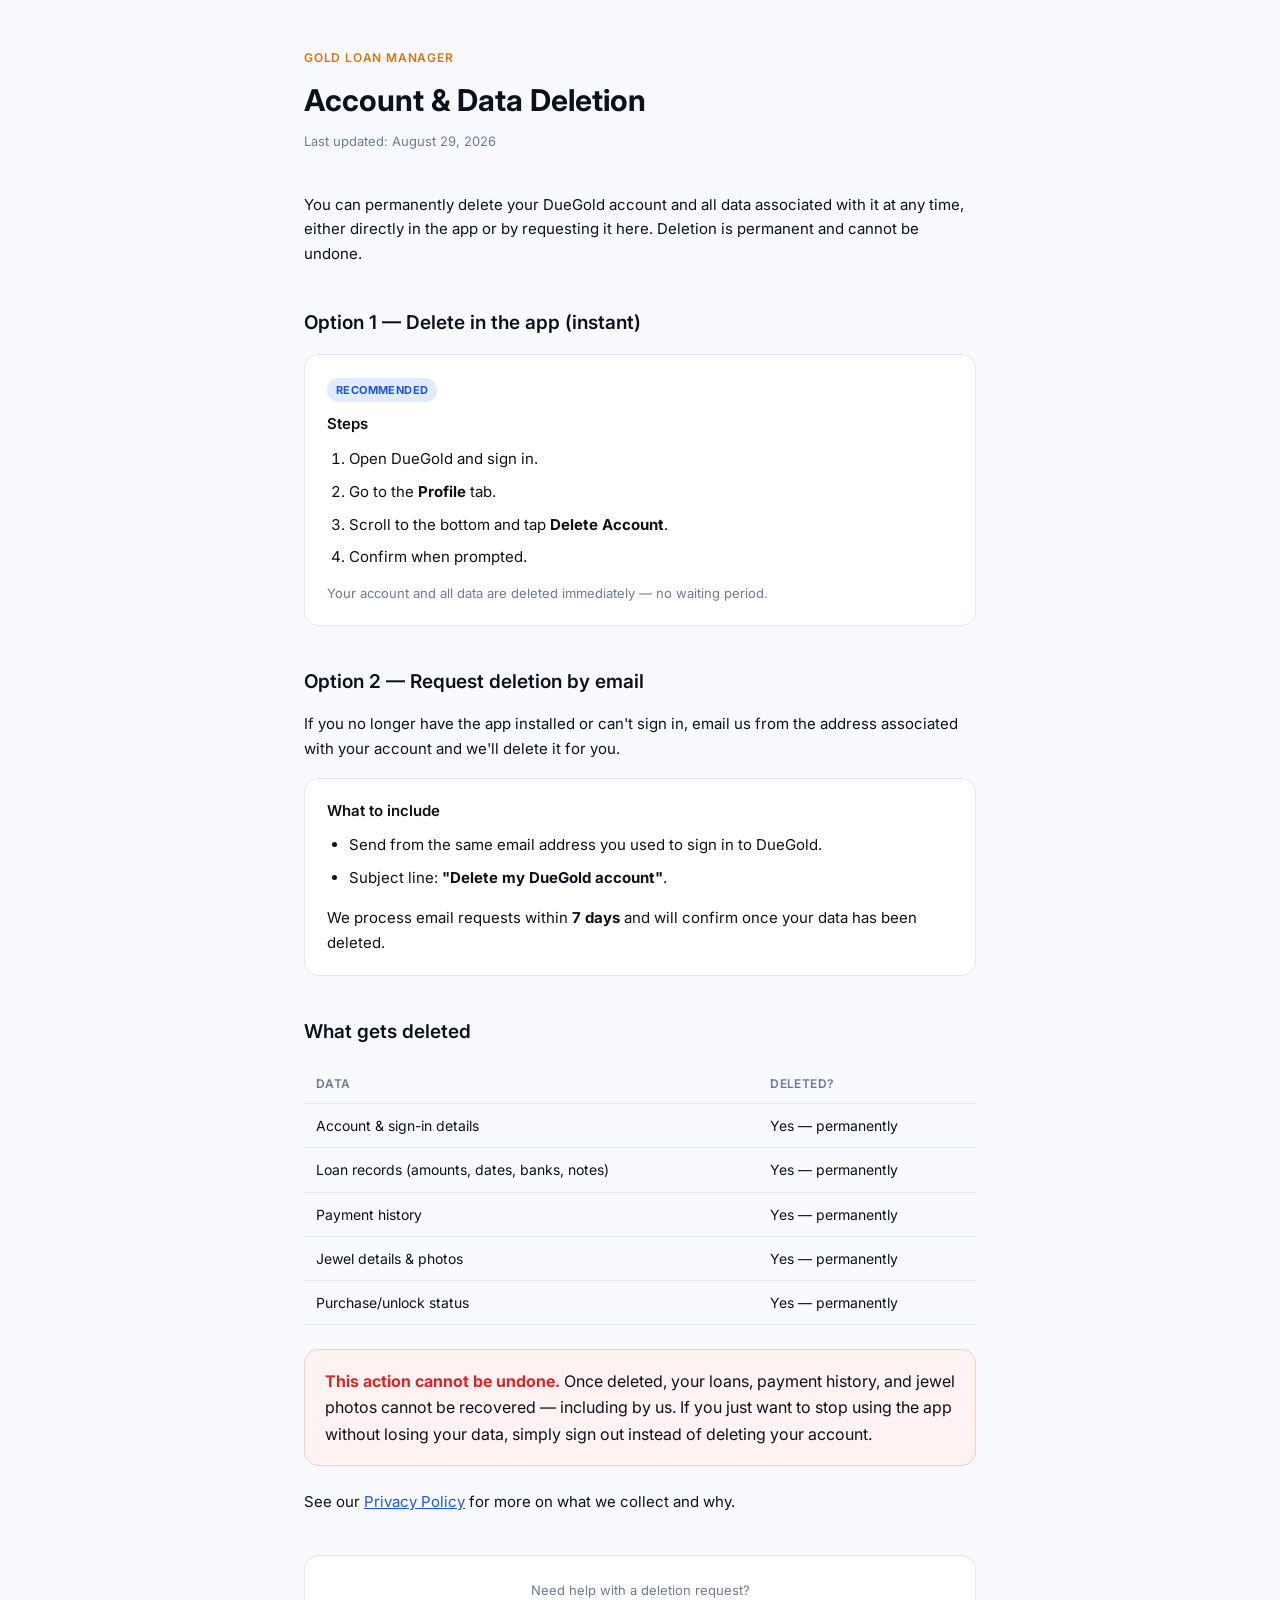
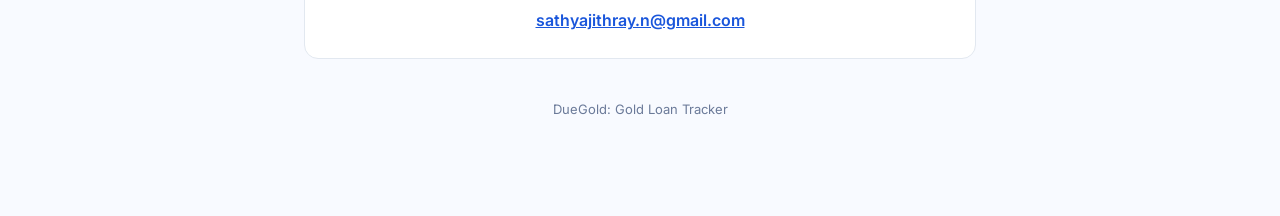
==== delete-account.html @ d5f9a389 "Add privacy policy and account deletion pages" ====
<!doctype html>
<html lang="en">
<head>
<meta charset="utf-8">
<meta name="viewport" content="width=device-width, initial-scale=1">
<title>Account & Data Deletion — DueGold: Gold Loan Tracker</title>
<link rel="preconnect" href="https://fonts.googleapis.com">
<link href="https://fonts.googleapis.com/css2?family=Inter:wght@400;500;600;700&display=swap" rel="stylesheet">
<style>
  :root {
    --bg: #f8faff;
    --fg: #0d1117;
    --muted: #6b7a99;
    --card: #ffffff;
    --border: #e2e8f0;
    --primary: #1a56db;
    --accent: #d97706;
    --danger: #dc2626;
    --danger-bg: #fef2f2;
    --danger-border: #fecaca;
  }
  @media (prefers-color-scheme: dark) {
    :root {
      --bg: #0b0f1a;
      --fg: #f1f5f9;
      --muted: #94a3b8;
      --card: #151b28;
      --border: #263143;
      --primary: #3b82f6;
      --accent: #f59e0b;
      --danger: #f87171;
      --danger-bg: #2a1414;
      --danger-border: #5b2323;
    }
  }
  * { box-sizing: border-box; }
  body {
    margin: 0;
    background: var(--bg);
    color: var(--fg);
    font-family: 'Inter', system-ui, -apple-system, sans-serif;
    line-height: 1.65;
  }
  .wrap { max-width: 720px; margin: 0 auto; padding: 48px 24px 96px; }
  .eyebrow { color: var(--accent); font-size: 12px; font-weight: 600; letter-spacing: 0.8px; text-transform: uppercase; margin-bottom: 8px; }
  h1 { font-size: 30px; font-weight: 700; margin: 0 0 6px; }
  .updated { color: var(--muted); font-size: 13px; margin-bottom: 40px; }
  h2 { font-size: 19px; font-weight: 600; margin: 40px 0 12px; }
  p, li { color: var(--fg); font-size: 15px; }
  ul, ol { padding-left: 22px; margin: 10px 0; }
  li { margin-bottom: 8px; }
  a { color: var(--primary); }
  .steps {
    background: var(--card);
    border: 1px solid var(--border);
    border-radius: 14px;
    padding: 20px 22px;
    margin: 16px 0;
  }
  .steps h3 { margin: 0 0 10px; font-size: 15px; font-weight: 600; }
  .badge {
    display: inline-block;
    font-size: 11px;
    font-weight: 700;
    letter-spacing: 0.4px;
    text-transform: uppercase;
    padding: 3px 9px;
    border-radius: 999px;
    background: rgba(26, 86, 219, 0.12);
    color: var(--primary);
    margin-bottom: 10px;
  }
  .danger-box {
    background: var(--danger-bg);
    border: 1px solid var(--danger-border);
    border-radius: 14px;
    padding: 18px 20px;
    margin: 24px 0;
  }
  .danger-box strong { color: var(--danger); }
  .contact {
    background: var(--card);
    border: 1px solid var(--border);
    border-radius: 14px;
    padding: 24px;
    margin-top: 40px;
    text-align: center;
  }
  .contact a { font-weight: 600; }
  footer { margin-top: 40px; color: var(--muted); font-size: 13px; text-align: center; }
  table { width: 100%; border-collapse: collapse; margin: 16px 0; font-size: 14px; }
  th, td { text-align: left; padding: 10px 12px; border-bottom: 1px solid var(--border); }
  th { color: var(--muted); font-weight: 600; font-size: 12px; text-transform: uppercase; letter-spacing: 0.4px; }
</style>
</head>
<body>
<div class="wrap">
  <div class="eyebrow">Gold Loan Manager</div>
  <h1>Account &amp; Data Deletion</h1>
  <div class="updated">Last updated: August 29, 2026</div>

  <p>
    You can permanently delete your DueGold account and all data associated with it at any time,
    either directly in the app or by requesting it here. Deletion is permanent and cannot be undone.
  </p>

  <h2>Option 1 — Delete in the app (instant)</h2>
  <div class="steps">
    <span class="badge">Recommended</span>
    <h3>Steps</h3>
    <ol>
      <li>Open DueGold and sign in.</li>
      <li>Go to the <strong>Profile</strong> tab.</li>
      <li>Scroll to the bottom and tap <strong>Delete Account</strong>.</li>
      <li>Confirm when prompted.</li>
    </ol>
    <p style="margin-bottom:0; color: var(--muted); font-size: 13px;">
      Your account and all data are deleted immediately — no waiting period.
    </p>
  </div>

  <h2>Option 2 — Request deletion by email</h2>
  <p>
    If you no longer have the app installed or can't sign in, email us from the address associated
    with your account and we'll delete it for you.
  </p>
  <div class="steps">
    <h3>What to include</h3>
    <ul>
      <li>Send from the same email address you used to sign in to DueGold.</li>
      <li>Subject line: <strong>"Delete my DueGold account"</strong>.</li>
    </ul>
    <p style="margin-bottom:0;">
      We process email requests within <strong>7 days</strong> and will confirm once your data has
      been deleted.
    </p>
  </div>

  <h2>What gets deleted</h2>
  <table>
    <tr><th>Data</th><th>Deleted?</th></tr>
    <tr><td>Account &amp; sign-in details</td><td>Yes — permanently</td></tr>
    <tr><td>Loan records (amounts, dates, banks, notes)</td><td>Yes — permanently</td></tr>
    <tr><td>Payment history</td><td>Yes — permanently</td></tr>
    <tr><td>Jewel details &amp; photos</td><td>Yes — permanently</td></tr>
    <tr><td>Purchase/unlock status</td><td>Yes — permanently</td></tr>
  </table>

  <div class="danger-box">
    <strong>This action cannot be undone.</strong> Once deleted, your loans, payment history, and
    jewel photos cannot be recovered — including by us. If you just want to stop using the app
    without losing your data, simply sign out instead of deleting your account.
  </div>

  <p>
    See our <a href="./privacy-policy.html">Privacy Policy</a> for more on what we collect and why.
  </p>

  <div class="contact">
    <div style="margin-bottom:6px; color: var(--muted); font-size: 13px;">Need help with a deletion request?</div>
    <a href="mailto:sathyajithray.n@gmail.com">sathyajithray.n@gmail.com</a>
  </div>

  <footer>DueGold: Gold Loan Tracker</footer>
</div>
</body>
</html>
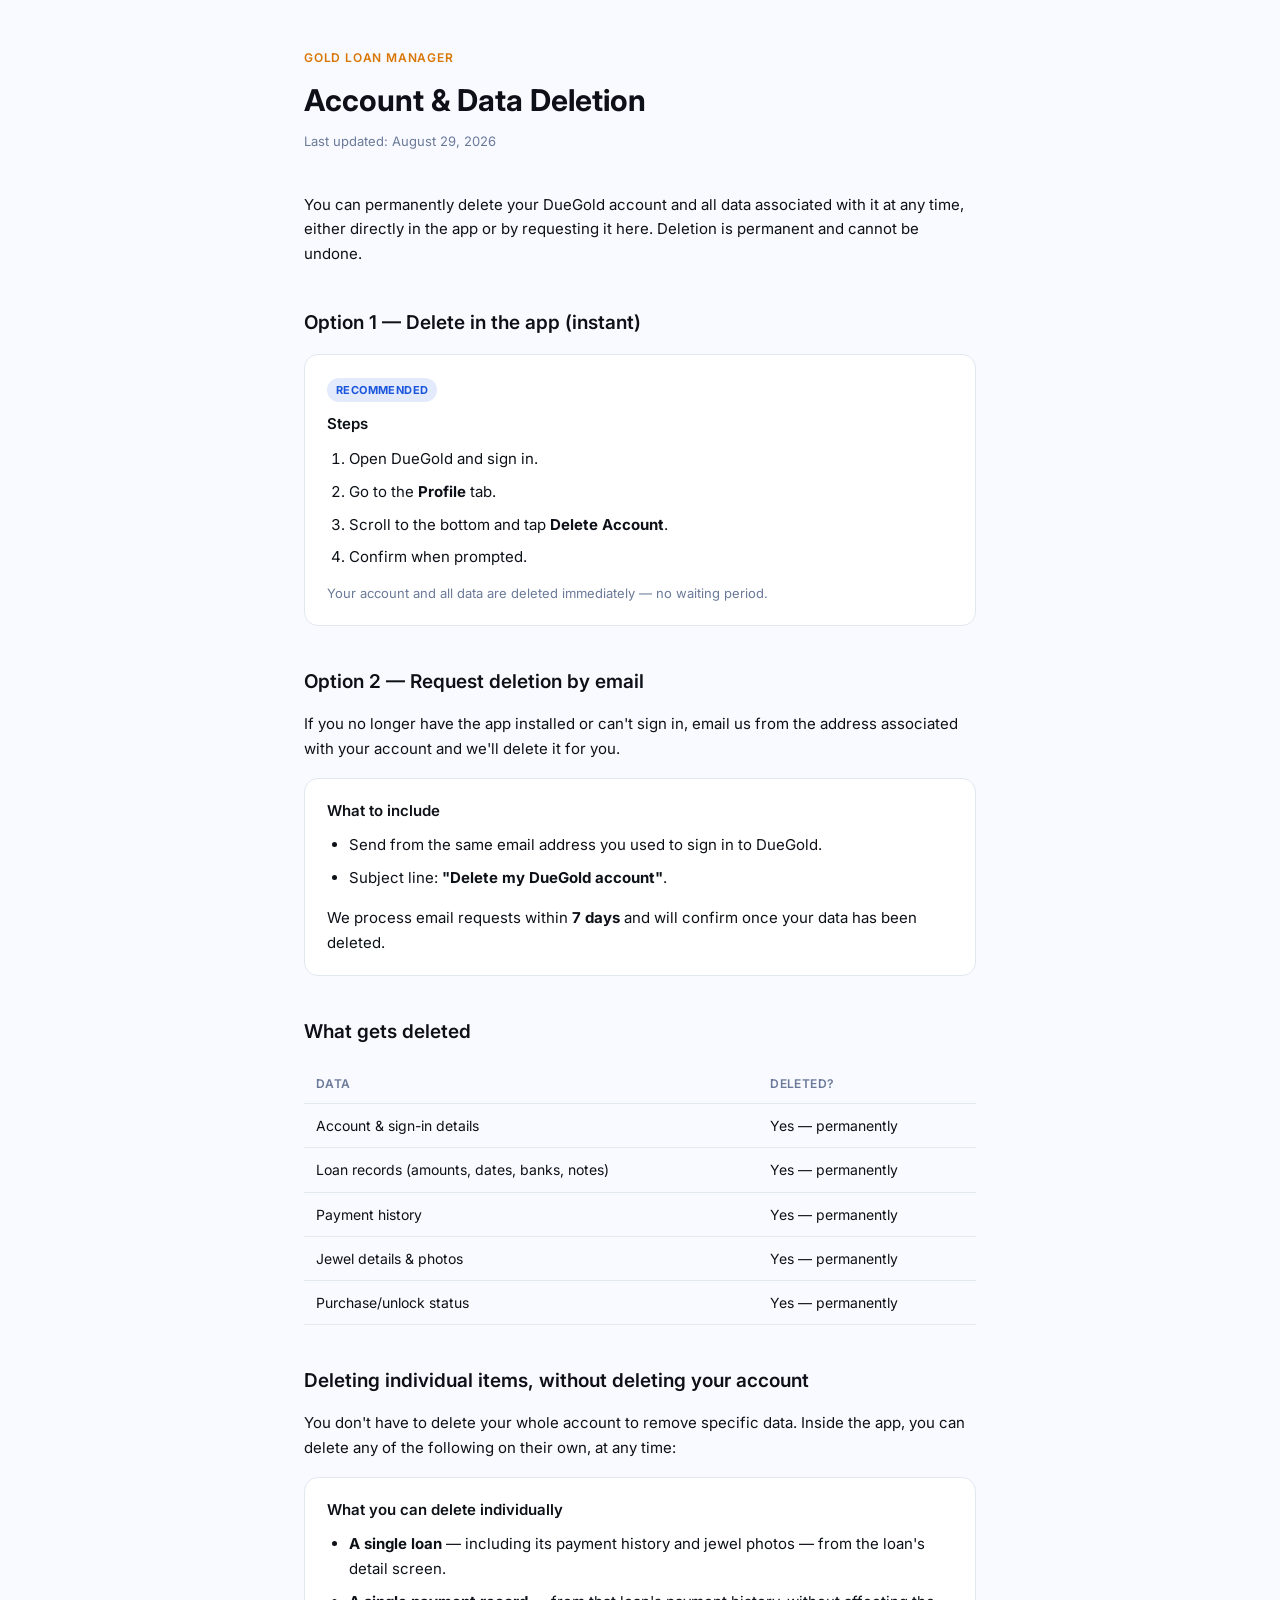
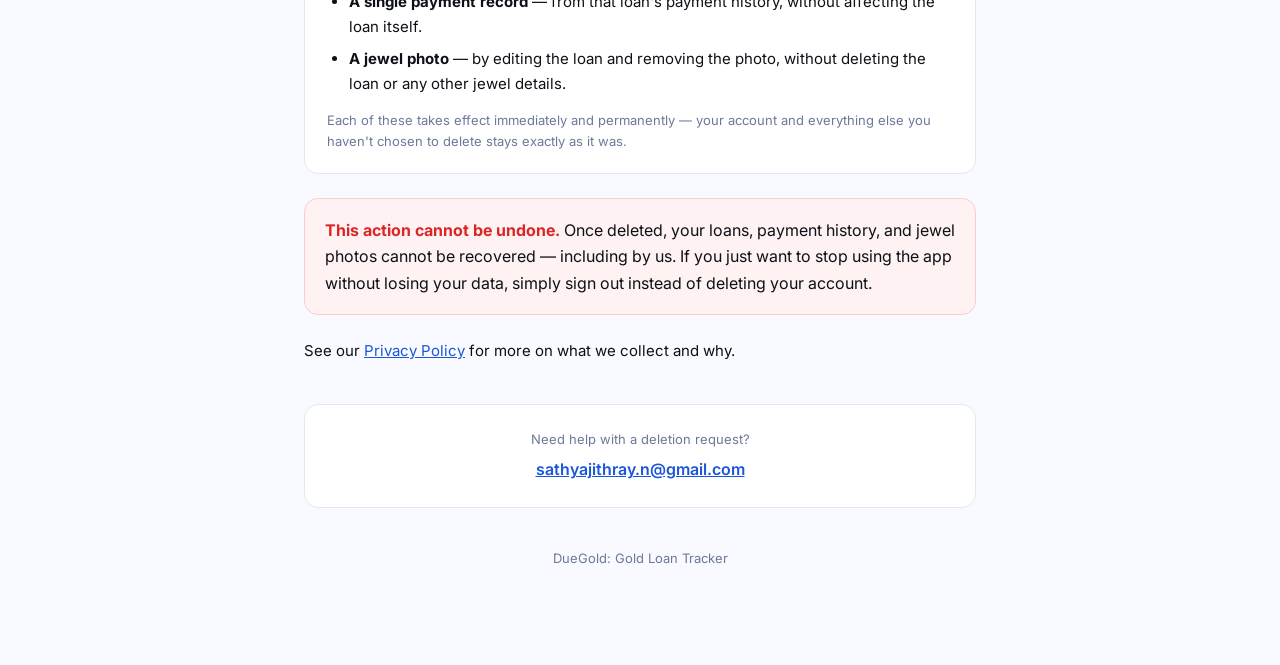
==== commit a6aea4cb: "Document individual loan/payment/photo deletion without account deletion" ====
--- a/delete-account.html
+++ b/delete-account.html
@@ -146,6 +146,27 @@
     <tr><td>Purchase/unlock status</td><td>Yes — permanently</td></tr>
   </table>
 
+  <h2 id="partial-deletion">Deleting individual items, without deleting your account</h2>
+  <p>
+    You don't have to delete your whole account to remove specific data. Inside the app, you can
+    delete any of the following on their own, at any time:
+  </p>
+  <div class="steps">
+    <h3>What you can delete individually</h3>
+    <ul>
+      <li><strong>A single loan</strong> — including its payment history and jewel photos —
+        from the loan's detail screen.</li>
+      <li><strong>A single payment record</strong> — from that loan's payment history, without
+        affecting the loan itself.</li>
+      <li><strong>A jewel photo</strong> — by editing the loan and removing the photo, without
+        deleting the loan or any other jewel details.</li>
+    </ul>
+    <p style="margin-bottom:0; color: var(--muted); font-size: 13px;">
+      Each of these takes effect immediately and permanently — your account and everything else
+      you haven't chosen to delete stays exactly as it was.
+    </p>
+  </div>
+
   <div class="danger-box">
     <strong>This action cannot be undone.</strong> Once deleted, your loans, payment history, and
     jewel photos cannot be recovered — including by us. If you just want to stop using the app
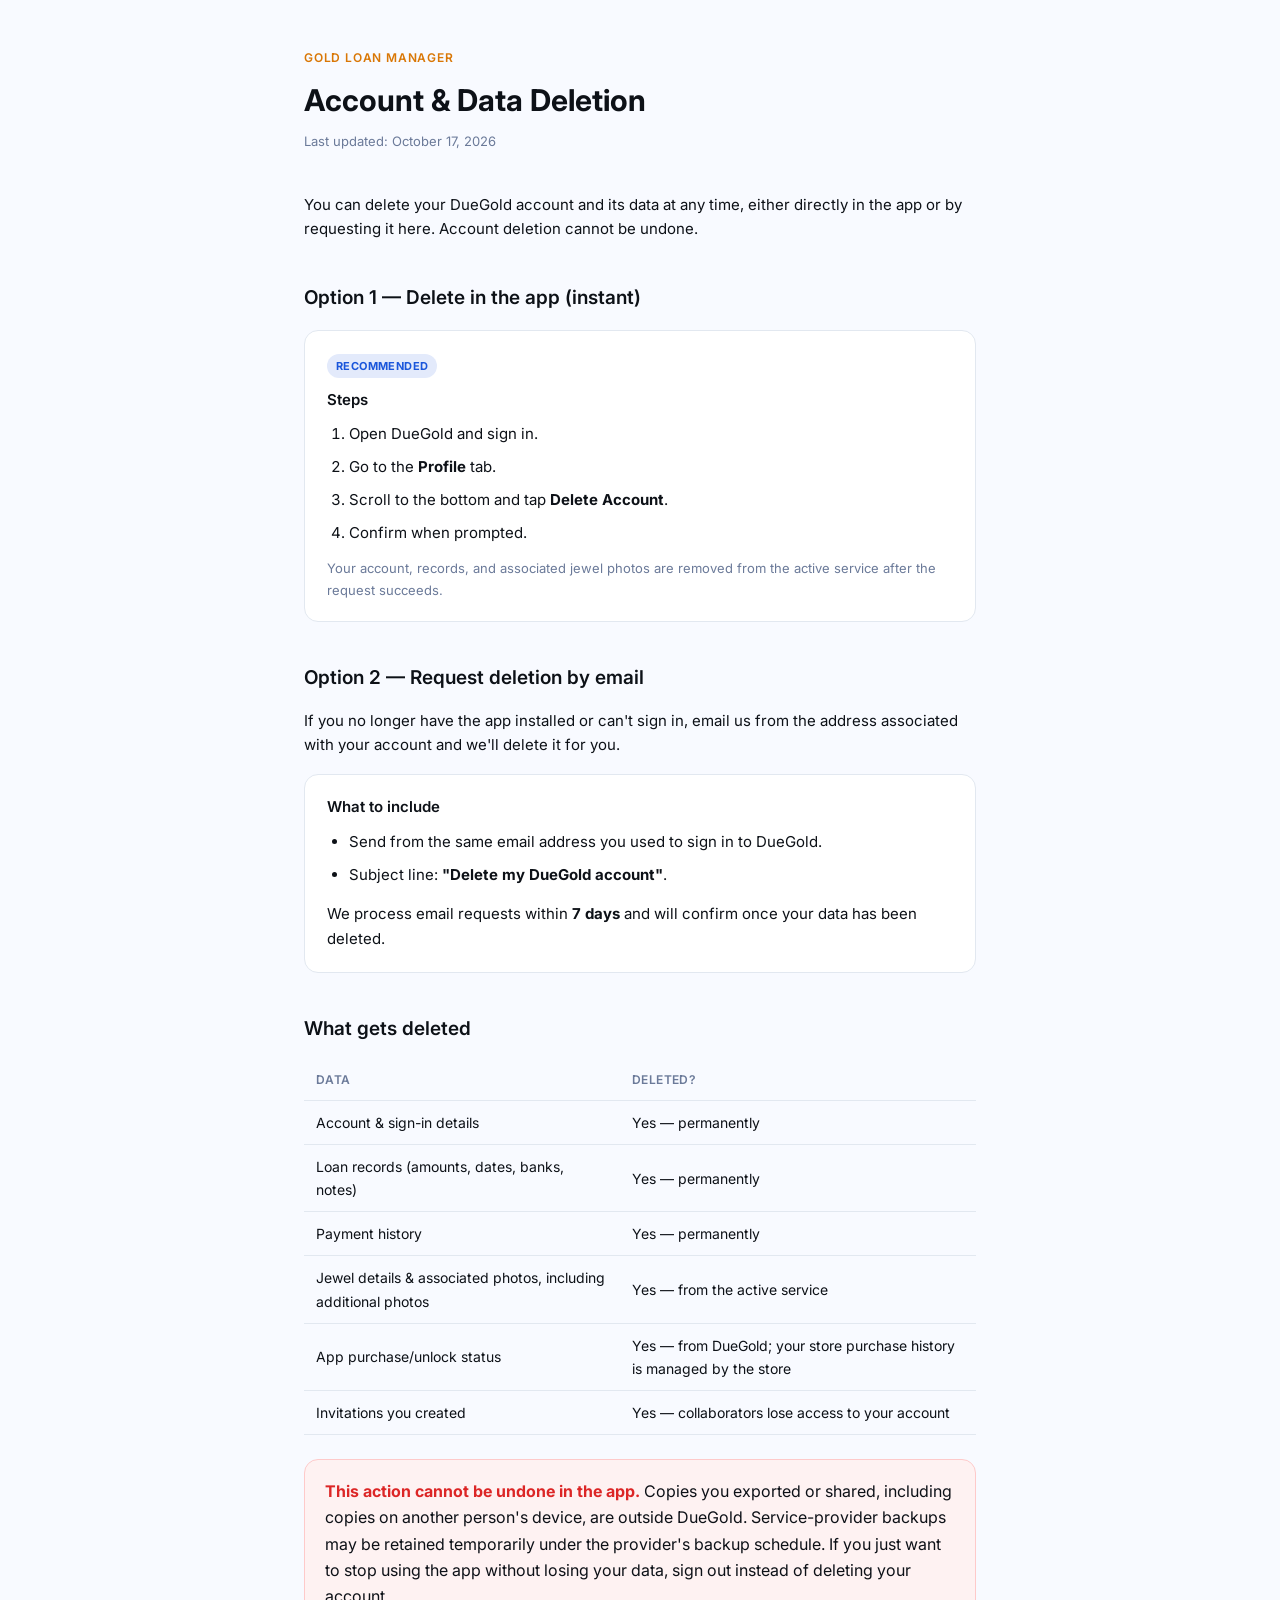
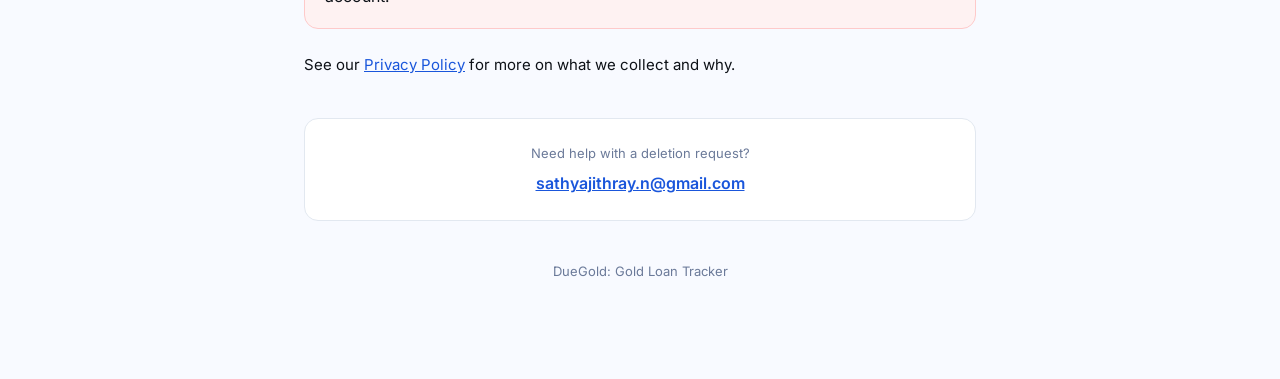
==== commit 9514c825: "Update DueGold delete-account.html for current app data handling" ====
--- a/delete-account.html
+++ b/delete-account.html
@@ -1,188 +1,170 @@
-<!doctype html>
-<html lang="en">
-<head>
-<meta charset="utf-8">
-<meta name="viewport" content="width=device-width, initial-scale=1">
-<title>Account & Data Deletion — DueGold: Gold Loan Tracker</title>
-<link rel="preconnect" href="https://fonts.googleapis.com">
-<link href="https://fonts.googleapis.com/css2?family=Inter:wght@400;500;600;700&display=swap" rel="stylesheet">
-<style>
-  :root {
-    --bg: #f8faff;
-    --fg: #0d1117;
-    --muted: #6b7a99;
-    --card: #ffffff;
-    --border: #e2e8f0;
-    --primary: #1a56db;
-    --accent: #d97706;
-    --danger: #dc2626;
-    --danger-bg: #fef2f2;
-    --danger-border: #fecaca;
-  }
-  @media (prefers-color-scheme: dark) {
-    :root {
-      --bg: #0b0f1a;
-      --fg: #f1f5f9;
-      --muted: #94a3b8;
-      --card: #151b28;
-      --border: #263143;
-      --primary: #3b82f6;
-      --accent: #f59e0b;
-      --danger: #f87171;
-      --danger-bg: #2a1414;
-      --danger-border: #5b2323;
-    }
-  }
-  * { box-sizing: border-box; }
-  body {
-    margin: 0;
-    background: var(--bg);
-    color: var(--fg);
-    font-family: 'Inter', system-ui, -apple-system, sans-serif;
-    line-height: 1.65;
-  }
-  .wrap { max-width: 720px; margin: 0 auto; padding: 48px 24px 96px; }
-  .eyebrow { color: var(--accent); font-size: 12px; font-weight: 600; letter-spacing: 0.8px; text-transform: uppercase; margin-bottom: 8px; }
-  h1 { font-size: 30px; font-weight: 700; margin: 0 0 6px; }
-  .updated { color: var(--muted); font-size: 13px; margin-bottom: 40px; }
-  h2 { font-size: 19px; font-weight: 600; margin: 40px 0 12px; }
-  p, li { color: var(--fg); font-size: 15px; }
-  ul, ol { padding-left: 22px; margin: 10px 0; }
-  li { margin-bottom: 8px; }
-  a { color: var(--primary); }
-  .steps {
-    background: var(--card);
-    border: 1px solid var(--border);
-    border-radius: 14px;
-    padding: 20px 22px;
-    margin: 16px 0;
-  }
-  .steps h3 { margin: 0 0 10px; font-size: 15px; font-weight: 600; }
-  .badge {
-    display: inline-block;
-    font-size: 11px;
-    font-weight: 700;
-    letter-spacing: 0.4px;
-    text-transform: uppercase;
-    padding: 3px 9px;
-    border-radius: 999px;
-    background: rgba(26, 86, 219, 0.12);
-    color: var(--primary);
-    margin-bottom: 10px;
-  }
-  .danger-box {
-    background: var(--danger-bg);
-    border: 1px solid var(--danger-border);
-    border-radius: 14px;
-    padding: 18px 20px;
-    margin: 24px 0;
-  }
-  .danger-box strong { color: var(--danger); }
-  .contact {
-    background: var(--card);
-    border: 1px solid var(--border);
-    border-radius: 14px;
-    padding: 24px;
-    margin-top: 40px;
-    text-align: center;
-  }
-  .contact a { font-weight: 600; }
-  footer { margin-top: 40px; color: var(--muted); font-size: 13px; text-align: center; }
-  table { width: 100%; border-collapse: collapse; margin: 16px 0; font-size: 14px; }
-  th, td { text-align: left; padding: 10px 12px; border-bottom: 1px solid var(--border); }
-  th { color: var(--muted); font-weight: 600; font-size: 12px; text-transform: uppercase; letter-spacing: 0.4px; }
-</style>
-</head>
-<body>
-<div class="wrap">
-  <div class="eyebrow">Gold Loan Manager</div>
-  <h1>Account &amp; Data Deletion</h1>
-  <div class="updated">Last updated: August 29, 2026</div>
-
-  <p>
-    You can permanently delete your DueGold account and all data associated with it at any time,
-    either directly in the app or by requesting it here. Deletion is permanent and cannot be undone.
-  </p>
-
-  <h2>Option 1 — Delete in the app (instant)</h2>
-  <div class="steps">
-    <span class="badge">Recommended</span>
-    <h3>Steps</h3>
-    <ol>
-      <li>Open DueGold and sign in.</li>
-      <li>Go to the <strong>Profile</strong> tab.</li>
-      <li>Scroll to the bottom and tap <strong>Delete Account</strong>.</li>
-      <li>Confirm when prompted.</li>
-    </ol>
-    <p style="margin-bottom:0; color: var(--muted); font-size: 13px;">
-      Your account and all data are deleted immediately — no waiting period.
-    </p>
-  </div>
-
-  <h2>Option 2 — Request deletion by email</h2>
-  <p>
-    If you no longer have the app installed or can't sign in, email us from the address associated
-    with your account and we'll delete it for you.
-  </p>
-  <div class="steps">
-    <h3>What to include</h3>
-    <ul>
-      <li>Send from the same email address you used to sign in to DueGold.</li>
-      <li>Subject line: <strong>"Delete my DueGold account"</strong>.</li>
-    </ul>
-    <p style="margin-bottom:0;">
-      We process email requests within <strong>7 days</strong> and will confirm once your data has
-      been deleted.
-    </p>
-  </div>
-
-  <h2>What gets deleted</h2>
-  <table>
-    <tr><th>Data</th><th>Deleted?</th></tr>
-    <tr><td>Account &amp; sign-in details</td><td>Yes — permanently</td></tr>
-    <tr><td>Loan records (amounts, dates, banks, notes)</td><td>Yes — permanently</td></tr>
-    <tr><td>Payment history</td><td>Yes — permanently</td></tr>
-    <tr><td>Jewel details &amp; photos</td><td>Yes — permanently</td></tr>
-    <tr><td>Purchase/unlock status</td><td>Yes — permanently</td></tr>
-  </table>
-
-  <h2 id="partial-deletion">Deleting individual items, without deleting your account</h2>
-  <p>
-    You don't have to delete your whole account to remove specific data. Inside the app, you can
-    delete any of the following on their own, at any time:
-  </p>
-  <div class="steps">
-    <h3>What you can delete individually</h3>
-    <ul>
-      <li><strong>A single loan</strong> — including its payment history and jewel photos —
-        from the loan's detail screen.</li>
-      <li><strong>A single payment record</strong> — from that loan's payment history, without
-        affecting the loan itself.</li>
-      <li><strong>A jewel photo</strong> — by editing the loan and removing the photo, without
-        deleting the loan or any other jewel details.</li>
-    </ul>
-    <p style="margin-bottom:0; color: var(--muted); font-size: 13px;">
-      Each of these takes effect immediately and permanently — your account and everything else
-      you haven't chosen to delete stays exactly as it was.
-    </p>
-  </div>
-
-  <div class="danger-box">
-    <strong>This action cannot be undone.</strong> Once deleted, your loans, payment history, and
-    jewel photos cannot be recovered — including by us. If you just want to stop using the app
-    without losing your data, simply sign out instead of deleting your account.
-  </div>
-
-  <p>
-    See our <a href="./privacy-policy.html">Privacy Policy</a> for more on what we collect and why.
-  </p>
-
-  <div class="contact">
-    <div style="margin-bottom:6px; color: var(--muted); font-size: 13px;">Need help with a deletion request?</div>
-    <a href="mailto:sathyajithray.n@gmail.com">sathyajithray.n@gmail.com</a>
-  </div>
-
-  <footer>DueGold: Gold Loan Tracker</footer>
-</div>
-</body>
-</html>
+<!doctype html>
+<html lang="en">
+<head>
+<meta charset="utf-8">
+<meta name="viewport" content="width=device-width, initial-scale=1">
+<title>Account & Data Deletion — DueGold: Gold Loan Tracker</title>
+<link rel="preconnect" href="https://fonts.googleapis.com">
+<link href="https://fonts.googleapis.com/css2?family=Inter:wght@400;500;600;700&display=swap" rel="stylesheet">
+<style>
+  :root {
+    --bg: #f8faff;
+    --fg: #0d1117;
+    --muted: #6b7a99;
+    --card: #ffffff;
+    --border: #e2e8f0;
+    --primary: #1a56db;
+    --accent: #d97706;
+    --danger: #dc2626;
+    --danger-bg: #fef2f2;
+    --danger-border: #fecaca;
+  }
+  @media (prefers-color-scheme: dark) {
+    :root {
+      --bg: #0b0f1a;
+      --fg: #f1f5f9;
+      --muted: #94a3b8;
+      --card: #151b28;
+      --border: #263143;
+      --primary: #3b82f6;
+      --accent: #f59e0b;
+      --danger: #f87171;
+      --danger-bg: #2a1414;
+      --danger-border: #5b2323;
+    }
+  }
+  * { box-sizing: border-box; }
+  body {
+    margin: 0;
+    background: var(--bg);
+    color: var(--fg);
+    font-family: 'Inter', system-ui, -apple-system, sans-serif;
+    line-height: 1.65;
+  }
+  .wrap { max-width: 720px; margin: 0 auto; padding: 48px 24px 96px; }
+  .eyebrow { color: var(--accent); font-size: 12px; font-weight: 600; letter-spacing: 0.8px; text-transform: uppercase; margin-bottom: 8px; }
+  h1 { font-size: 30px; font-weight: 700; margin: 0 0 6px; }
+  .updated { color: var(--muted); font-size: 13px; margin-bottom: 40px; }
+  h2 { font-size: 19px; font-weight: 600; margin: 40px 0 12px; }
+  p, li { color: var(--fg); font-size: 15px; }
+  ul, ol { padding-left: 22px; margin: 10px 0; }
+  li { margin-bottom: 8px; }
+  a { color: var(--primary); }
+  .steps {
+    background: var(--card);
+    border: 1px solid var(--border);
+    border-radius: 14px;
+    padding: 20px 22px;
+    margin: 16px 0;
+  }
+  .steps h3 { margin: 0 0 10px; font-size: 15px; font-weight: 600; }
+  .badge {
+    display: inline-block;
+    font-size: 11px;
+    font-weight: 700;
+    letter-spacing: 0.4px;
+    text-transform: uppercase;
+    padding: 3px 9px;
+    border-radius: 999px;
+    background: rgba(26, 86, 219, 0.12);
+    color: var(--primary);
+    margin-bottom: 10px;
+  }
+  .danger-box {
+    background: var(--danger-bg);
+    border: 1px solid var(--danger-border);
+    border-radius: 14px;
+    padding: 18px 20px;
+    margin: 24px 0;
+  }
+  .danger-box strong { color: var(--danger); }
+  .contact {
+    background: var(--card);
+    border: 1px solid var(--border);
+    border-radius: 14px;
+    padding: 24px;
+    margin-top: 40px;
+    text-align: center;
+  }
+  .contact a { font-weight: 600; }
+  footer { margin-top: 40px; color: var(--muted); font-size: 13px; text-align: center; }
+  table { width: 100%; border-collapse: collapse; margin: 16px 0; font-size: 14px; }
+  th, td { text-align: left; padding: 10px 12px; border-bottom: 1px solid var(--border); }
+  th { color: var(--muted); font-weight: 600; font-size: 12px; text-transform: uppercase; letter-spacing: 0.4px; }
+</style>
+</head>
+<body>
+<div class="wrap">
+  <div class="eyebrow">Gold Loan Manager</div>
+  <h1>Account &amp; Data Deletion</h1>
+  <div class="updated">Last updated: October 17, 2026</div>
+
+  <p>
+    You can delete your DueGold account and its data at any time,
+    either directly in the app or by requesting it here. Account deletion cannot be undone.
+  </p>
+
+  <h2>Option 1 — Delete in the app (instant)</h2>
+  <div class="steps">
+    <span class="badge">Recommended</span>
+    <h3>Steps</h3>
+    <ol>
+      <li>Open DueGold and sign in.</li>
+      <li>Go to the <strong>Profile</strong> tab.</li>
+      <li>Scroll to the bottom and tap <strong>Delete Account</strong>.</li>
+      <li>Confirm when prompted.</li>
+    </ol>
+    <p style="margin-bottom:0; color: var(--muted); font-size: 13px;">
+      Your account, records, and associated jewel photos are removed from the active service after the request succeeds.
+    </p>
+  </div>
+
+  <h2>Option 2 — Request deletion by email</h2>
+  <p>
+    If you no longer have the app installed or can't sign in, email us from the address associated
+    with your account and we'll delete it for you.
+  </p>
+  <div class="steps">
+    <h3>What to include</h3>
+    <ul>
+      <li>Send from the same email address you used to sign in to DueGold.</li>
+      <li>Subject line: <strong>"Delete my DueGold account"</strong>.</li>
+    </ul>
+    <p style="margin-bottom:0;">
+      We process email requests within <strong>7 days</strong> and will confirm once your data has
+      been deleted.
+    </p>
+  </div>
+
+  <h2>What gets deleted</h2>
+  <table>
+    <tr><th>Data</th><th>Deleted?</th></tr>
+    <tr><td>Account &amp; sign-in details</td><td>Yes — permanently</td></tr>
+    <tr><td>Loan records (amounts, dates, banks, notes)</td><td>Yes — permanently</td></tr>
+    <tr><td>Payment history</td><td>Yes — permanently</td></tr>
+    <tr><td>Jewel details &amp; associated photos, including additional photos</td><td>Yes — from the active service</td></tr>
+    <tr><td>App purchase/unlock status</td><td>Yes — from DueGold; your store purchase history is managed by the store</td></tr>
+    <tr><td>Invitations you created</td><td>Yes — collaborators lose access to your account</td></tr>
+  </table>
+
+  <div class="danger-box">
+    <strong>This action cannot be undone in the app.</strong> Copies you exported or shared, including
+    copies on another person's device, are outside DueGold. Service-provider backups may be retained
+    temporarily under the provider's backup schedule. If you just want to stop using the app without
+    losing your data, sign out instead of deleting your account.
+  </div>
+
+  <p>
+    See our <a href="./privacy-policy.html">Privacy Policy</a> for more on what we collect and why.
+  </p>
+
+  <div class="contact">
+    <div style="margin-bottom:6px; color: var(--muted); font-size: 13px;">Need help with a deletion request?</div>
+    <a href="mailto:sathyajithray.n@gmail.com">sathyajithray.n@gmail.com</a>
+  </div>
+
+  <footer>DueGold: Gold Loan Tracker</footer>
+</div>
+</body>
+</html>
+
